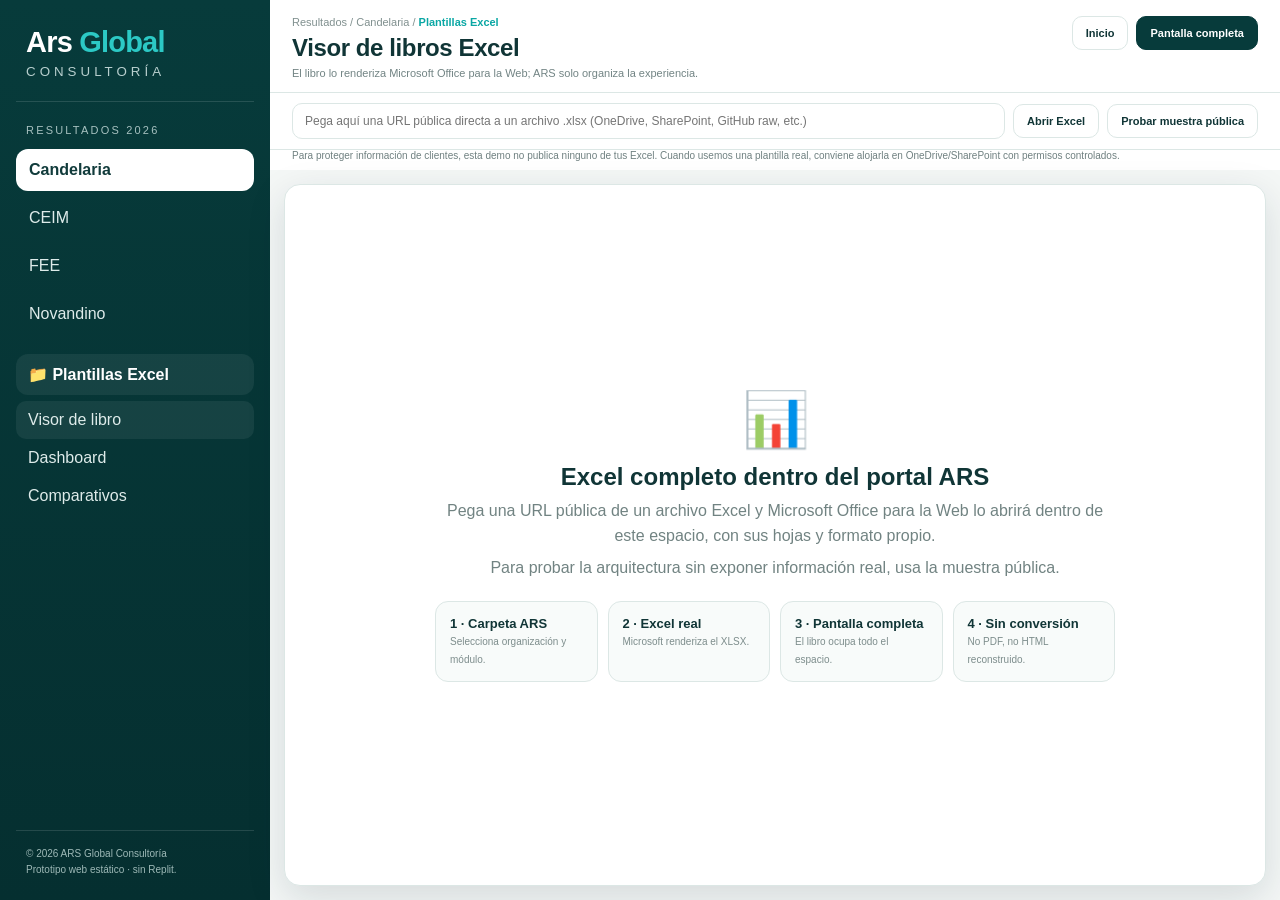
==== ars-demo/index.html @ 7927f6cb "Add ARS Global static Excel viewer demo" ====
<!doctype html>
<html lang="es">
<head>
<meta charset="utf-8">
<meta name="viewport" content="width=device-width,initial-scale=1">
<title>ARS Global · Resultados 2026</title>
<style>
:root{
  --ars:#0aa7a4;--ars-dark:#073b3b;--ars-blue:#2e5ba7;--ars-orange:#ef9a2f;
  --bg:#f4f7f6;--card:#fff;--line:#dce7e5;--ink:#103536;--muted:#728484;
}
*{box-sizing:border-box}html,body{margin:0;height:100%;font-family:Inter,Segoe UI,Arial,sans-serif;color:var(--ink);background:var(--bg)}
body{overflow:hidden}
.app{height:100vh;display:grid;grid-template-columns:270px 1fr}
aside{background:linear-gradient(180deg,var(--ars-dark),#052f30);color:white;padding:22px 16px;display:flex;flex-direction:column}
.brand{padding:4px 10px 22px;border-bottom:1px solid #ffffff20}
.brand strong{font-size:29px;letter-spacing:-.8px}.brand strong span{color:#2cc9c5}.brand small{display:block;letter-spacing:4px;color:#b8cfce;margin-top:5px}
.label{font-size:11px;letter-spacing:2.2px;color:#a7c1c0;margin:22px 10px 10px;text-transform:uppercase}
.org{padding:11px 12px;border-radius:12px;margin:3px 0;color:#deebea;cursor:pointer;border:1px solid transparent}
.org:hover{background:#ffffff10}.org.active{background:white;color:#113b3b;font-weight:800}
.folder{padding:11px 12px;border-radius:12px;background:#ffffff10;margin-top:16px;font-weight:800}
.files{margin-top:6px}.file{padding:10px 12px;border-radius:10px;color:#deebea;cursor:pointer}.file.active,.file:hover{background:#ffffff10}
.foot{margin-top:auto;border-top:1px solid #ffffff20;padding:15px 10px 0;font-size:10px;line-height:1.6;color:#9eb9b7}
main{min-width:0;display:flex;flex-direction:column;height:100vh}
.top{background:white;border-bottom:1px solid var(--line);padding:16px 22px 13px;display:flex;justify-content:space-between;align-items:flex-start;gap:18px}
.crumb{font-size:11px;color:#80908f;margin-bottom:6px}.crumb b{color:var(--ars)}
h1{font-size:24px;margin:0;letter-spacing:-.4px}.sub{font-size:11px;color:var(--muted);margin-top:5px}
.actions{display:flex;gap:8px;align-items:center;flex-wrap:wrap}
.btn{border:1px solid var(--line);background:#fff;color:var(--ink);padding:10px 13px;border-radius:10px;font-weight:800;font-size:11px;cursor:pointer;text-decoration:none}
.btn.primary{background:var(--ars-dark);color:white;border-color:var(--ars-dark)}
.toolbar{background:white;border-bottom:1px solid var(--line);padding:10px 22px;display:grid;grid-template-columns:1fr auto auto;gap:8px;align-items:center}
.input{width:100%;border:1px solid var(--line);border-radius:10px;padding:10px 12px;font-size:12px;outline:none}.input:focus{border-color:#8bcfcb;box-shadow:0 0 0 3px #dff5f3}
.notice{font-size:10px;color:#6f8080;padding:0 22px 9px;background:white}
.workspace{flex:1;min-height:0;padding:14px}
.viewer{height:100%;background:white;border:1px solid var(--line);border-radius:16px;overflow:hidden;box-shadow:0 12px 38px #1232;position:relative}
iframe{width:100%;height:100%;border:0;background:white}
.empty{height:100%;display:grid;place-items:center;text-align:center;padding:38px}
.empty-inner{max-width:680px}.empty-icon{font-size:54px}.empty h2{font-size:24px;margin:12px 0 8px}.empty p{color:#718382;line-height:1.55;margin:7px 0}
.cards{display:grid;grid-template-columns:repeat(4,1fr);gap:10px;margin-top:20px}
.card{background:#f8fbfa;border:1px solid var(--line);border-radius:13px;padding:14px;text-align:left}.card b{display:block;font-size:13px}.card span{font-size:10px;color:#7d8d8c}
@media(max-width:960px){.app{grid-template-columns:210px 1fr}.toolbar{grid-template-columns:1fr}.cards{grid-template-columns:repeat(2,1fr)}}
</style>
</head>
<body>
<div class="app">
<aside>
  <div class="brand"><strong>Ars <span>Global</span></strong><small>CONSULTORÍA</small></div>
  <div class="label">Resultados 2026</div>
  <div class="org active">Candelaria</div>
  <div class="org">CEIM</div>
  <div class="org">FEE</div>
  <div class="org">Novandino</div>
  <div class="folder">📁 Plantillas Excel</div>
  <div class="files">
    <div class="file active">Visor de libro</div>
    <div class="file">Dashboard</div>
    <div class="file">Comparativos</div>
  </div>
  <div class="foot">© 2026 ARS Global Consultoría<br>Prototipo web estático · sin Replit.</div>
</aside>
<main>
  <header class="top">
    <div>
      <div class="crumb">Resultados / Candelaria / <b>Plantillas Excel</b></div>
      <h1>Visor de libros Excel</h1>
      <div class="sub">El libro lo renderiza Microsoft Office para la Web; ARS solo organiza la experiencia.</div>
    </div>
    <div class="actions">
      <button class="btn" onclick="showHome()">Inicio</button>
      <button class="btn primary" onclick="full()">Pantalla completa</button>
    </div>
  </header>
  <div class="toolbar">
    <input id="url" class="input" placeholder="Pega aquí una URL pública directa a un archivo .xlsx (OneDrive, SharePoint, GitHub raw, etc.)">
    <button class="btn" onclick="openUrl()">Abrir Excel</button>
    <button class="btn" onclick="sample()">Probar muestra pública</button>
  </div>
  <div class="notice">Para proteger información de clientes, esta demo no publica ninguno de tus Excel. Cuando usemos una plantilla real, conviene alojarla en OneDrive/SharePoint con permisos controlados.</div>
  <section class="workspace">
    <div id="viewer" class="viewer"></div>
  </section>
</main>
</div>
<script>
const viewer=document.getElementById('viewer'), input=document.getElementById('url');
function homeHtml(){
  return `<div class="empty"><div class="empty-inner">
    <div class="empty-icon">📊</div>
    <h2>Excel completo dentro del portal ARS</h2>
    <p>Pega una URL pública de un archivo Excel y Microsoft Office para la Web lo abrirá dentro de este espacio, con sus hojas y formato propio.</p>
    <p>Para probar la arquitectura sin exponer información real, usa la muestra pública.</p>
    <div class="cards">
      <div class="card"><b>1 · Carpeta ARS</b><span>Selecciona organización y módulo.</span></div>
      <div class="card"><b>2 · Excel real</b><span>Microsoft renderiza el XLSX.</span></div>
      <div class="card"><b>3 · Pantalla completa</b><span>El libro ocupa todo el espacio.</span></div>
      <div class="card"><b>4 · Sin conversión</b><span>No PDF, no HTML reconstruido.</span></div>
    </div>
  </div></div>`;
}
function showHome(){viewer.innerHTML=homeHtml()}
function office(src){
  if(!src)return;
  const embed='https://view.officeapps.live.com/op/embed.aspx?src='+encodeURIComponent(src);
  viewer.innerHTML='<iframe id="officeFrame" allowfullscreen src="'+embed+'"></iframe>';
}
function openUrl(){office(input.value.trim())}
function sample(){
  const u='https://raw.githubusercontent.com/shuchkin/simplexlsx/master/examples/books.xlsx';
  input.value=u; office(u);
}
function full(){
  const el=document.getElementById('officeFrame')||viewer;
  if(el.requestFullscreen)el.requestFullscreen();
}
showHome();
</script>
</body>
</html>
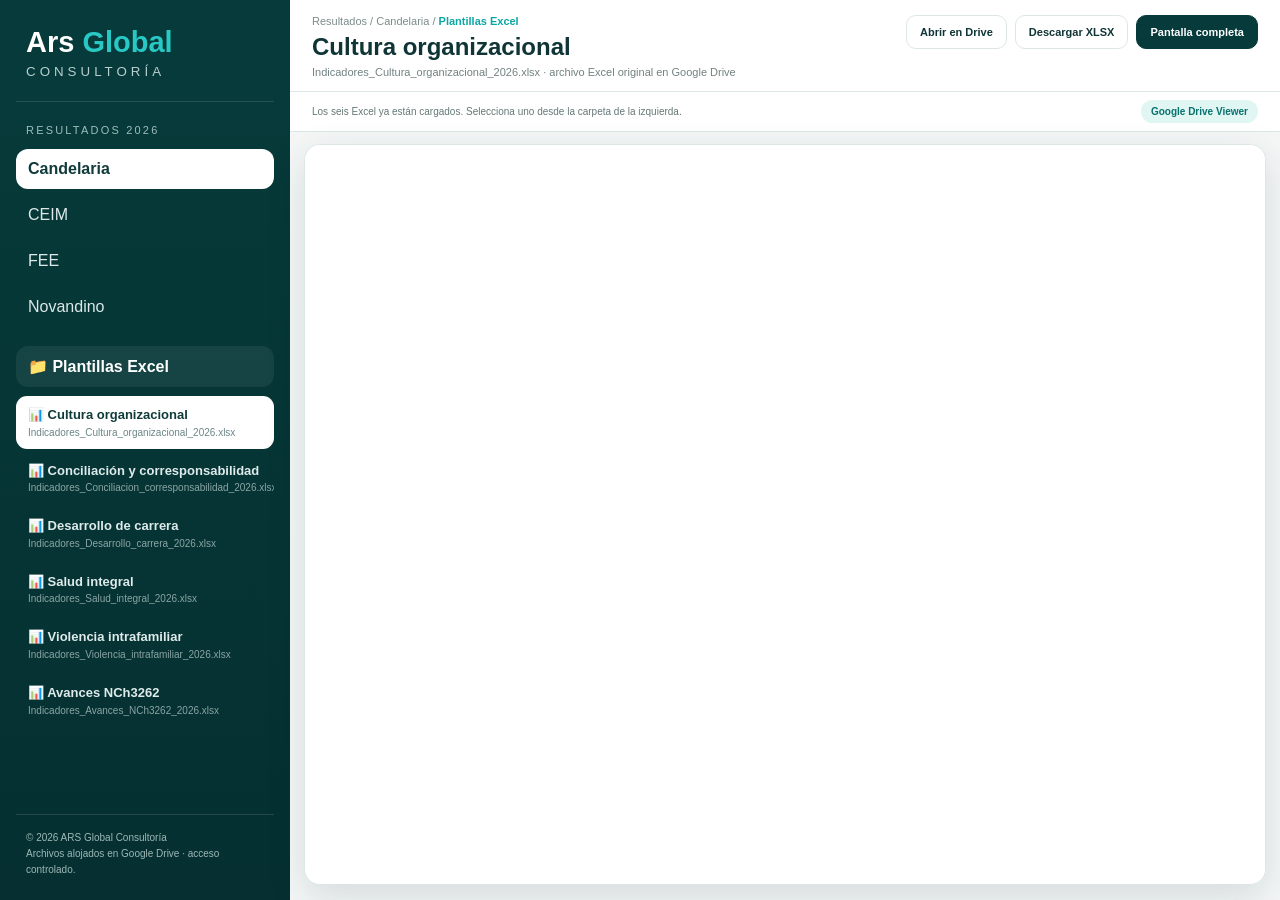
==== commit 4c8df6ca: "Preload ARS Excel templates from Google Drive" ====
--- a/ars-demo/index.html
+++ b/ars-demo/index.html
@@ -3,42 +3,29 @@
 <head>
 <meta charset="utf-8">
 <meta name="viewport" content="width=device-width,initial-scale=1">
-<title>ARS Global · Resultados 2026</title>
+<title>ARS Global · Repositorio 2026</title>
 <style>
-:root{
-  --ars:#0aa7a4;--ars-dark:#073b3b;--ars-blue:#2e5ba7;--ars-orange:#ef9a2f;
-  --bg:#f4f7f6;--card:#fff;--line:#dce7e5;--ink:#103536;--muted:#728484;
-}
-*{box-sizing:border-box}html,body{margin:0;height:100%;font-family:Inter,Segoe UI,Arial,sans-serif;color:var(--ink);background:var(--bg)}
-body{overflow:hidden}
-.app{height:100vh;display:grid;grid-template-columns:270px 1fr}
-aside{background:linear-gradient(180deg,var(--ars-dark),#052f30);color:white;padding:22px 16px;display:flex;flex-direction:column}
-.brand{padding:4px 10px 22px;border-bottom:1px solid #ffffff20}
-.brand strong{font-size:29px;letter-spacing:-.8px}.brand strong span{color:#2cc9c5}.brand small{display:block;letter-spacing:4px;color:#b8cfce;margin-top:5px}
-.label{font-size:11px;letter-spacing:2.2px;color:#a7c1c0;margin:22px 10px 10px;text-transform:uppercase}
-.org{padding:11px 12px;border-radius:12px;margin:3px 0;color:#deebea;cursor:pointer;border:1px solid transparent}
-.org:hover{background:#ffffff10}.org.active{background:white;color:#113b3b;font-weight:800}
-.folder{padding:11px 12px;border-radius:12px;background:#ffffff10;margin-top:16px;font-weight:800}
-.files{margin-top:6px}.file{padding:10px 12px;border-radius:10px;color:#deebea;cursor:pointer}.file.active,.file:hover{background:#ffffff10}
-.foot{margin-top:auto;border-top:1px solid #ffffff20;padding:15px 10px 0;font-size:10px;line-height:1.6;color:#9eb9b7}
-main{min-width:0;display:flex;flex-direction:column;height:100vh}
-.top{background:white;border-bottom:1px solid var(--line);padding:16px 22px 13px;display:flex;justify-content:space-between;align-items:flex-start;gap:18px}
-.crumb{font-size:11px;color:#80908f;margin-bottom:6px}.crumb b{color:var(--ars)}
-h1{font-size:24px;margin:0;letter-spacing:-.4px}.sub{font-size:11px;color:var(--muted);margin-top:5px}
-.actions{display:flex;gap:8px;align-items:center;flex-wrap:wrap}
-.btn{border:1px solid var(--line);background:#fff;color:var(--ink);padding:10px 13px;border-radius:10px;font-weight:800;font-size:11px;cursor:pointer;text-decoration:none}
-.btn.primary{background:var(--ars-dark);color:white;border-color:var(--ars-dark)}
-.toolbar{background:white;border-bottom:1px solid var(--line);padding:10px 22px;display:grid;grid-template-columns:1fr auto auto;gap:8px;align-items:center}
-.input{width:100%;border:1px solid var(--line);border-radius:10px;padding:10px 12px;font-size:12px;outline:none}.input:focus{border-color:#8bcfcb;box-shadow:0 0 0 3px #dff5f3}
-.notice{font-size:10px;color:#6f8080;padding:0 22px 9px;background:white}
-.workspace{flex:1;min-height:0;padding:14px}
-.viewer{height:100%;background:white;border:1px solid var(--line);border-radius:16px;overflow:hidden;box-shadow:0 12px 38px #1232;position:relative}
+:root{--ars:#0aa7a4;--dark:#073b3b;--blue:#2e5ba7;--orange:#ef9a2f;--bg:#f4f7f6;--line:#dce7e5;--ink:#103536;--muted:#718281}
+*{box-sizing:border-box}html,body{margin:0;height:100%;font-family:Inter,Segoe UI,Arial,sans-serif;background:var(--bg);color:var(--ink)}
+body{overflow:hidden}.app{height:100vh;display:grid;grid-template-columns:290px 1fr}
+aside{background:linear-gradient(180deg,var(--dark),#052f30);color:#fff;padding:22px 16px;display:flex;flex-direction:column;min-height:0}
+.brand{padding:4px 10px 22px;border-bottom:1px solid #ffffff20}.brand strong{font-size:29px}.brand strong span{color:#28c9c5}.brand small{display:block;letter-spacing:4px;color:#b8cfce;margin-top:5px}
+.label{font-size:11px;letter-spacing:2.2px;color:#9fbdbc;margin:22px 10px 10px;text-transform:uppercase}
+.org{padding:11px 12px;border-radius:12px;margin:3px 0;color:#dce9e8}.org.active{background:#fff;color:#113b3b;font-weight:800}
+.folder{margin-top:16px;padding:11px 12px;border-radius:12px;background:#ffffff10;font-weight:800}
+.files{margin-top:6px;overflow:auto}.file{padding:11px 12px;border-radius:11px;margin:3px 0;cursor:pointer;color:#deebea}.file:hover{background:#ffffff0f}.file.active{background:#fff;color:#113b3b}
+.file b{display:block;font-size:13px;line-height:1.2}.file span{display:block;font-size:10px;opacity:.62;margin-top:4px}
+.foot{margin-top:auto;border-top:1px solid #ffffff20;padding:15px 10px 0;font-size:10px;line-height:1.6;color:#9db8b6}
+main{height:100vh;display:flex;flex-direction:column;min-width:0}
+.top{background:#fff;border-bottom:1px solid var(--line);padding:15px 22px 13px;display:flex;justify-content:space-between;align-items:flex-start;gap:18px}
+.crumb{font-size:11px;color:#7c8c8b;margin-bottom:6px}.crumb b{color:var(--ars)}h1{font-size:24px;margin:0}.sub{font-size:11px;color:var(--muted);margin-top:5px}
+.actions{display:flex;gap:8px;align-items:center;flex-wrap:wrap}.btn{border:1px solid var(--line);background:#fff;color:var(--ink);padding:10px 13px;border-radius:10px;font-size:11px;font-weight:800;text-decoration:none;cursor:pointer}.btn.primary{background:var(--dark);color:#fff;border-color:var(--dark)}
+.status{background:#fff;border-bottom:1px solid var(--line);padding:8px 22px;display:flex;justify-content:space-between;align-items:center;font-size:10px;color:#657776}
+.badge{background:#e0f6f3;color:#08716e;padding:6px 10px;border-radius:999px;font-weight:800}
+.work{flex:1;min-height:0;padding:12px 14px 15px}.viewer{height:100%;background:#fff;border:1px solid var(--line);border-radius:16px;overflow:hidden;box-shadow:0 12px 38px #1232;position:relative}
 iframe{width:100%;height:100%;border:0;background:white}
-.empty{height:100%;display:grid;place-items:center;text-align:center;padding:38px}
-.empty-inner{max-width:680px}.empty-icon{font-size:54px}.empty h2{font-size:24px;margin:12px 0 8px}.empty p{color:#718382;line-height:1.55;margin:7px 0}
-.cards{display:grid;grid-template-columns:repeat(4,1fr);gap:10px;margin-top:20px}
-.card{background:#f8fbfa;border:1px solid var(--line);border-radius:13px;padding:14px;text-align:left}.card b{display:block;font-size:13px}.card span{font-size:10px;color:#7d8d8c}
-@media(max-width:960px){.app{grid-template-columns:210px 1fr}.toolbar{grid-template-columns:1fr}.cards{grid-template-columns:repeat(2,1fr)}}
+.empty{height:100%;display:grid;place-items:center;text-align:center;padding:40px}.empty div{max-width:620px}.empty h2{font-size:24px;margin:10px 0}.empty p{color:#708180;line-height:1.6}
+@media(max-width:900px){.app{grid-template-columns:220px 1fr}.top{padding-left:16px}.work{padding:10px}}
 </style>
 </head>
 <body>
@@ -51,68 +38,46 @@
   <div class="org">FEE</div>
   <div class="org">Novandino</div>
   <div class="folder">📁 Plantillas Excel</div>
-  <div class="files">
-    <div class="file active">Visor de libro</div>
-    <div class="file">Dashboard</div>
-    <div class="file">Comparativos</div>
-  </div>
-  <div class="foot">© 2026 ARS Global Consultoría<br>Prototipo web estático · sin Replit.</div>
+  <div id="files" class="files"></div>
+  <div class="foot">© 2026 ARS Global Consultoría<br>Archivos alojados en Google Drive · acceso controlado.</div>
 </aside>
 <main>
   <header class="top">
     <div>
       <div class="crumb">Resultados / Candelaria / <b>Plantillas Excel</b></div>
-      <h1>Visor de libros Excel</h1>
-      <div class="sub">El libro lo renderiza Microsoft Office para la Web; ARS solo organiza la experiencia.</div>
+      <h1 id="title">Cultura organizacional</h1>
+      <div id="sub" class="sub">Archivo Excel original · vista dentro del portal.</div>
     </div>
     <div class="actions">
-      <button class="btn" onclick="showHome()">Inicio</button>
+      <a id="openDrive" class="btn" target="_blank">Abrir en Drive</a>
+      <a id="download" class="btn" target="_blank">Descargar XLSX</a>
       <button class="btn primary" onclick="full()">Pantalla completa</button>
     </div>
   </header>
-  <div class="toolbar">
-    <input id="url" class="input" placeholder="Pega aquí una URL pública directa a un archivo .xlsx (OneDrive, SharePoint, GitHub raw, etc.)">
-    <button class="btn" onclick="openUrl()">Abrir Excel</button>
-    <button class="btn" onclick="sample()">Probar muestra pública</button>
-  </div>
-  <div class="notice">Para proteger información de clientes, esta demo no publica ninguno de tus Excel. Cuando usemos una plantilla real, conviene alojarla en OneDrive/SharePoint con permisos controlados.</div>
-  <section class="workspace">
-    <div id="viewer" class="viewer"></div>
-  </section>
+  <div class="status"><span>Los seis Excel ya están cargados. Selecciona uno desde la carpeta de la izquierda.</span><span class="badge">Google Drive Viewer</span></div>
+  <section class="work"><div id="viewer" class="viewer"></div></section>
 </main>
 </div>
 <script>
-const viewer=document.getElementById('viewer'), input=document.getElementById('url');
-function homeHtml(){
-  return `<div class="empty"><div class="empty-inner">
-    <div class="empty-icon">📊</div>
-    <h2>Excel completo dentro del portal ARS</h2>
-    <p>Pega una URL pública de un archivo Excel y Microsoft Office para la Web lo abrirá dentro de este espacio, con sus hojas y formato propio.</p>
-    <p>Para probar la arquitectura sin exponer información real, usa la muestra pública.</p>
-    <div class="cards">
-      <div class="card"><b>1 · Carpeta ARS</b><span>Selecciona organización y módulo.</span></div>
-      <div class="card"><b>2 · Excel real</b><span>Microsoft renderiza el XLSX.</span></div>
-      <div class="card"><b>3 · Pantalla completa</b><span>El libro ocupa todo el espacio.</span></div>
-      <div class="card"><b>4 · Sin conversión</b><span>No PDF, no HTML reconstruido.</span></div>
-    </div>
-  </div></div>`;
+const books=[
+  {title:"Cultura organizacional",name:"Indicadores_Cultura_organizacional_2026.xlsx",id:"1E5sL465Q5rQ5le343LrlshhDPs0auv8Y"},
+  {title:"Conciliación y corresponsabilidad",name:"Indicadores_Conciliacion_corresponsabilidad_2026.xlsx",id:"1c4bFA8JO9A3Q4hXZC0EpcT3vhQa6EUzm"},
+  {title:"Desarrollo de carrera",name:"Indicadores_Desarrollo_carrera_2026.xlsx",id:"1tN91CIGMyu5stmTZy8h8vYDhacXKrQL9"},
+  {title:"Salud integral",name:"Indicadores_Salud_integral_2026.xlsx",id:"1g8KnVSDmPqUujfd-jMGSUln9Qx9YruRy"},
+  {title:"Violencia intrafamiliar",name:"Indicadores_Violencia_intrafamiliar_2026.xlsx",id:"1gwPOtm_4Y8Om2RUgRtqH7x3LTodn5zn5"},
+  {title:"Avances NCh3262",name:"Indicadores_Avances_NCh3262_2026.xlsx",id:"1YWVF68bBgU4BNhYKg8Mzw5eJh0lK0ltB"}
+];
+const list=document.getElementById("files"),viewer=document.getElementById("viewer"),title=document.getElementById("title"),sub=document.getElementById("sub"),openDrive=document.getElementById("openDrive"),download=document.getElementById("download");
+function openBook(i){
+  const b=books[i];
+  document.querySelectorAll(".file").forEach((x,j)=>x.classList.toggle("active",j===i));
+  title.textContent=b.title;sub.textContent=b.name+" · archivo Excel original en Google Drive";
+  openDrive.href="https://drive.google.com/file/d/"+b.id+"/view";
+  download.href="https://drive.google.com/uc?export=download&id="+b.id;
+  viewer.innerHTML='<iframe id="driveFrame" allowfullscreen src="https://drive.google.com/file/d/'+b.id+'/preview"></iframe>';
 }
-function showHome(){viewer.innerHTML=homeHtml()}
-function office(src){
-  if(!src)return;
-  const embed='https://view.officeapps.live.com/op/embed.aspx?src='+encodeURIComponent(src);
-  viewer.innerHTML='<iframe id="officeFrame" allowfullscreen src="'+embed+'"></iframe>';
-}
-function openUrl(){office(input.value.trim())}
-function sample(){
-  const u='https://raw.githubusercontent.com/shuchkin/simplexlsx/master/examples/books.xlsx';
-  input.value=u; office(u);
-}
-function full(){
-  const el=document.getElementById('officeFrame')||viewer;
-  if(el.requestFullscreen)el.requestFullscreen();
-}
-showHome();
+books.forEach((b,i)=>{const d=document.createElement("div");d.className="file";d.innerHTML='<b>📊 '+b.title+'</b><span>'+b.name+'</span>';d.onclick=()=>openBook(i);list.appendChild(d)});
+function full(){const el=document.getElementById("driveFrame")||viewer;if(el.requestFullscreen)el.requestFullscreen()}
+openBook(0);
 </script>
-</body>
-</html>+</body></html>
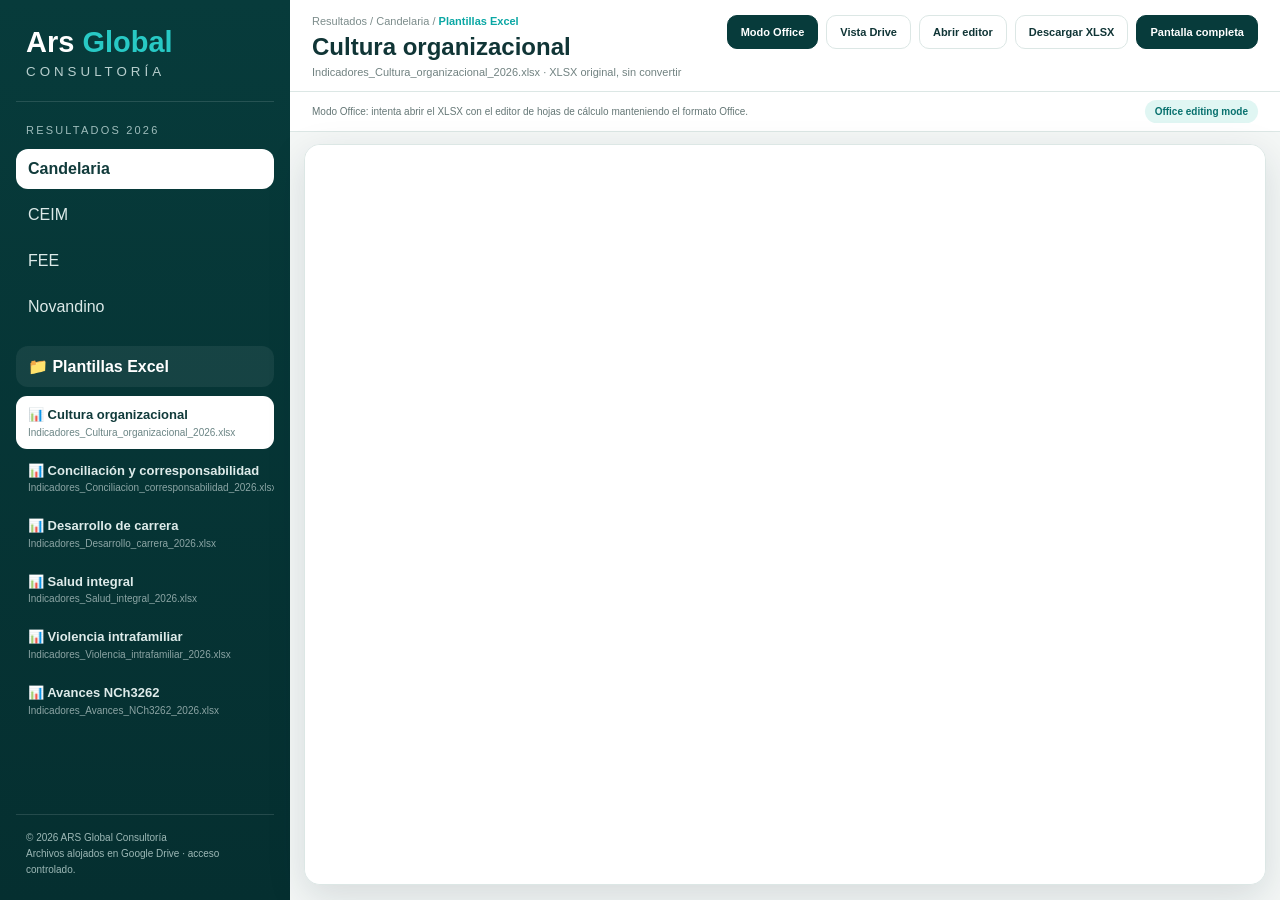
==== commit 36ad1efa: "Try Office editing mode for embedded XLSX" ====
--- a/ars-demo/index.html
+++ b/ars-demo/index.html
@@ -5,7 +5,7 @@
 <meta name="viewport" content="width=device-width,initial-scale=1">
 <title>ARS Global · Repositorio 2026</title>
 <style>
-:root{--ars:#0aa7a4;--dark:#073b3b;--blue:#2e5ba7;--orange:#ef9a2f;--bg:#f4f7f6;--line:#dce7e5;--ink:#103536;--muted:#718281}
+:root{--ars:#0aa7a4;--dark:#073b3b;--bg:#f4f7f6;--line:#dce7e5;--ink:#103536;--muted:#718281}
 *{box-sizing:border-box}html,body{margin:0;height:100%;font-family:Inter,Segoe UI,Arial,sans-serif;background:var(--bg);color:var(--ink)}
 body{overflow:hidden}.app{height:100vh;display:grid;grid-template-columns:290px 1fr}
 aside{background:linear-gradient(180deg,var(--dark),#052f30);color:#fff;padding:22px 16px;display:flex;flex-direction:column;min-height:0}
@@ -24,7 +24,6 @@
 .badge{background:#e0f6f3;color:#08716e;padding:6px 10px;border-radius:999px;font-weight:800}
 .work{flex:1;min-height:0;padding:12px 14px 15px}.viewer{height:100%;background:#fff;border:1px solid var(--line);border-radius:16px;overflow:hidden;box-shadow:0 12px 38px #1232;position:relative}
 iframe{width:100%;height:100%;border:0;background:white}
-.empty{height:100%;display:grid;place-items:center;text-align:center;padding:40px}.empty div{max-width:620px}.empty h2{font-size:24px;margin:10px 0}.empty p{color:#708180;line-height:1.6}
 @media(max-width:900px){.app{grid-template-columns:220px 1fr}.top{padding-left:16px}.work{padding:10px}}
 </style>
 </head>
@@ -34,49 +33,63 @@
   <div class="brand"><strong>Ars <span>Global</span></strong><small>CONSULTORÍA</small></div>
   <div class="label">Resultados 2026</div>
   <div class="org active">Candelaria</div>
-  <div class="org">CEIM</div>
-  <div class="org">FEE</div>
-  <div class="org">Novandino</div>
+  <div class="org">CEIM</div><div class="org">FEE</div><div class="org">Novandino</div>
   <div class="folder">📁 Plantillas Excel</div>
   <div id="files" class="files"></div>
   <div class="foot">© 2026 ARS Global Consultoría<br>Archivos alojados en Google Drive · acceso controlado.</div>
 </aside>
 <main>
-  <header class="top">
-    <div>
-      <div class="crumb">Resultados / Candelaria / <b>Plantillas Excel</b></div>
-      <h1 id="title">Cultura organizacional</h1>
-      <div id="sub" class="sub">Archivo Excel original · vista dentro del portal.</div>
-    </div>
-    <div class="actions">
-      <a id="openDrive" class="btn" target="_blank">Abrir en Drive</a>
-      <a id="download" class="btn" target="_blank">Descargar XLSX</a>
-      <button class="btn primary" onclick="full()">Pantalla completa</button>
-    </div>
-  </header>
-  <div class="status"><span>Los seis Excel ya están cargados. Selecciona uno desde la carpeta de la izquierda.</span><span class="badge">Google Drive Viewer</span></div>
-  <section class="work"><div id="viewer" class="viewer"></div></section>
+<header class="top">
+  <div>
+    <div class="crumb">Resultados / Candelaria / <b>Plantillas Excel</b></div>
+    <h1 id="title">Cultura organizacional</h1>
+    <div id="sub" class="sub">XLSX original · sin convertir</div>
+  </div>
+  <div class="actions">
+    <button id="officeBtn" class="btn primary" onclick="setMode('office')">Modo Office</button>
+    <button id="driveBtn" class="btn" onclick="setMode('drive')">Vista Drive</button>
+    <a id="openDrive" class="btn" target="_blank">Abrir editor</a>
+    <a id="download" class="btn" target="_blank">Descargar XLSX</a>
+    <button class="btn primary" onclick="full()">Pantalla completa</button>
+  </div>
+</header>
+<div class="status"><span id="statusText">Probando el modo de edición Office de Google para el XLSX, no la vista previa oscura.</span><span id="statusBadge" class="badge">Office editing mode</span></div>
+<section class="work"><div id="viewer" class="viewer"></div></section>
 </main>
 </div>
 <script>
 const books=[
-  {title:"Cultura organizacional",name:"Indicadores_Cultura_organizacional_2026.xlsx",id:"1E5sL465Q5rQ5le343LrlshhDPs0auv8Y"},
-  {title:"Conciliación y corresponsabilidad",name:"Indicadores_Conciliacion_corresponsabilidad_2026.xlsx",id:"1c4bFA8JO9A3Q4hXZC0EpcT3vhQa6EUzm"},
-  {title:"Desarrollo de carrera",name:"Indicadores_Desarrollo_carrera_2026.xlsx",id:"1tN91CIGMyu5stmTZy8h8vYDhacXKrQL9"},
-  {title:"Salud integral",name:"Indicadores_Salud_integral_2026.xlsx",id:"1g8KnVSDmPqUujfd-jMGSUln9Qx9YruRy"},
-  {title:"Violencia intrafamiliar",name:"Indicadores_Violencia_intrafamiliar_2026.xlsx",id:"1gwPOtm_4Y8Om2RUgRtqH7x3LTodn5zn5"},
-  {title:"Avances NCh3262",name:"Indicadores_Avances_NCh3262_2026.xlsx",id:"1YWVF68bBgU4BNhYKg8Mzw5eJh0lK0ltB"}
+ {title:"Cultura organizacional",name:"Indicadores_Cultura_organizacional_2026.xlsx",id:"1E5sL465Q5rQ5le343LrlshhDPs0auv8Y"},
+ {title:"Conciliación y corresponsabilidad",name:"Indicadores_Conciliacion_corresponsabilidad_2026.xlsx",id:"1c4bFA8JO9A3Q4hXZC0EpcT3vhQa6EUzm"},
+ {title:"Desarrollo de carrera",name:"Indicadores_Desarrollo_carrera_2026.xlsx",id:"1tN91CIGMyu5stmTZy8h8vYDhacXKrQL9"},
+ {title:"Salud integral",name:"Indicadores_Salud_integral_2026.xlsx",id:"1g8KnVSDmPqUujfd-jMGSUln9Qx9YruRy"},
+ {title:"Violencia intrafamiliar",name:"Indicadores_Violencia_intrafamiliar_2026.xlsx",id:"1gwPOtm_4Y8Om2RUgRtqH7x3LTodn5zn5"},
+ {title:"Avances NCh3262",name:"Indicadores_Avances_NCh3262_2026.xlsx",id:"1YWVF68bBgU4BNhYKg8Mzw5eJh0lK0ltB"}
 ];
-const list=document.getElementById("files"),viewer=document.getElementById("viewer"),title=document.getElementById("title"),sub=document.getElementById("sub"),openDrive=document.getElementById("openDrive"),download=document.getElementById("download");
-function openBook(i){
-  const b=books[i];
-  document.querySelectorAll(".file").forEach((x,j)=>x.classList.toggle("active",j===i));
-  title.textContent=b.title;sub.textContent=b.name+" · archivo Excel original en Google Drive";
-  openDrive.href="https://drive.google.com/file/d/"+b.id+"/view";
-  download.href="https://drive.google.com/uc?export=download&id="+b.id;
-  viewer.innerHTML='<iframe id="driveFrame" allowfullscreen src="https://drive.google.com/file/d/'+b.id+'/preview"></iframe>';
+const list=document.getElementById("files"),viewer=document.getElementById("viewer"),title=document.getElementById("title"),sub=document.getElementById("sub"),openDrive=document.getElementById("openDrive"),download=document.getElementById("download"),officeBtn=document.getElementById("officeBtn"),driveBtn=document.getElementById("driveBtn"),statusText=document.getElementById("statusText"),statusBadge=document.getElementById("statusBadge");
+let currentIndex=0,currentMode="office";
+function renderBook(){
+ const b=books[currentIndex];
+ document.querySelectorAll(".file").forEach(function(x,j){x.classList.toggle("active",j===currentIndex)});
+ title.textContent=b.title;
+ sub.textContent=b.name+" · XLSX original, sin convertir";
+ openDrive.href="https://docs.google.com/spreadsheets/d/"+b.id+"/edit?usp=drivesdk";
+ download.href="https://drive.google.com/uc?export=download&id="+b.id;
+ officeBtn.classList.toggle("primary",currentMode==="office");
+ driveBtn.classList.toggle("primary",currentMode==="drive");
+ if(currentMode==="office"){
+   statusText.textContent="Modo Office: intenta abrir el XLSX con el editor de hojas de cálculo manteniendo el formato Office.";
+   statusBadge.textContent="Office editing mode";
+   viewer.innerHTML='<iframe id="driveFrame" allowfullscreen src="https://docs.google.com/spreadsheets/d/'+b.id+'/edit?rm=minimal&embedded=true"></iframe>';
+ }else{
+   statusText.textContent="Vista Drive de respaldo. Esta es la que mostró los triángulos de advertencia en algunos libros.";
+   statusBadge.textContent="Drive preview";
+   viewer.innerHTML='<iframe id="driveFrame" allowfullscreen src="https://drive.google.com/file/d/'+b.id+'/preview"></iframe>';
+ }
 }
-books.forEach((b,i)=>{const d=document.createElement("div");d.className="file";d.innerHTML='<b>📊 '+b.title+'</b><span>'+b.name+'</span>';d.onclick=()=>openBook(i);list.appendChild(d)});
+function openBook(i){currentIndex=i;renderBook()}
+function setMode(m){currentMode=m;renderBook()}
+books.forEach(function(b,i){const d=document.createElement("div");d.className="file";d.innerHTML='<b>📊 '+b.title+'</b><span>'+b.name+'</span>';d.onclick=function(){openBook(i)};list.appendChild(d)});
 function full(){const el=document.getElementById("driveFrame")||viewer;if(el.requestFullscreen)el.requestFullscreen()}
 openBook(0);
 </script>
